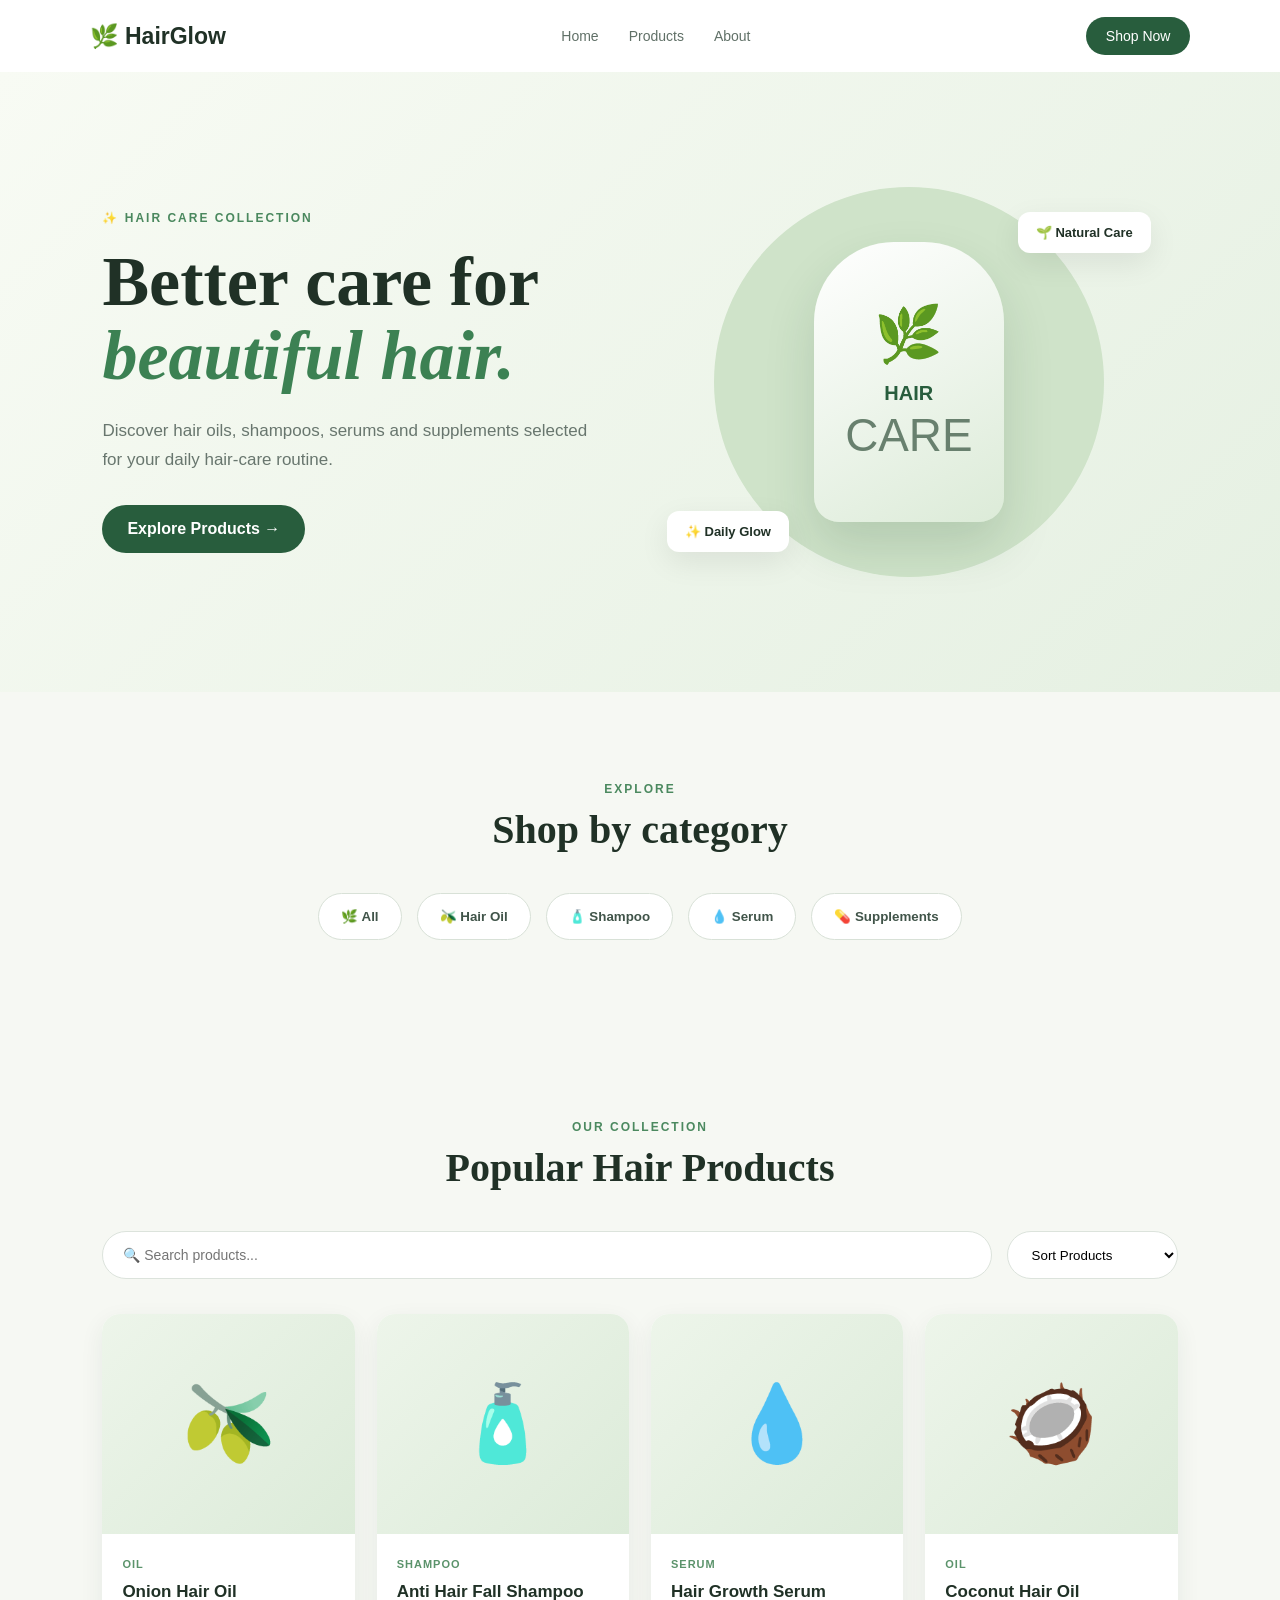
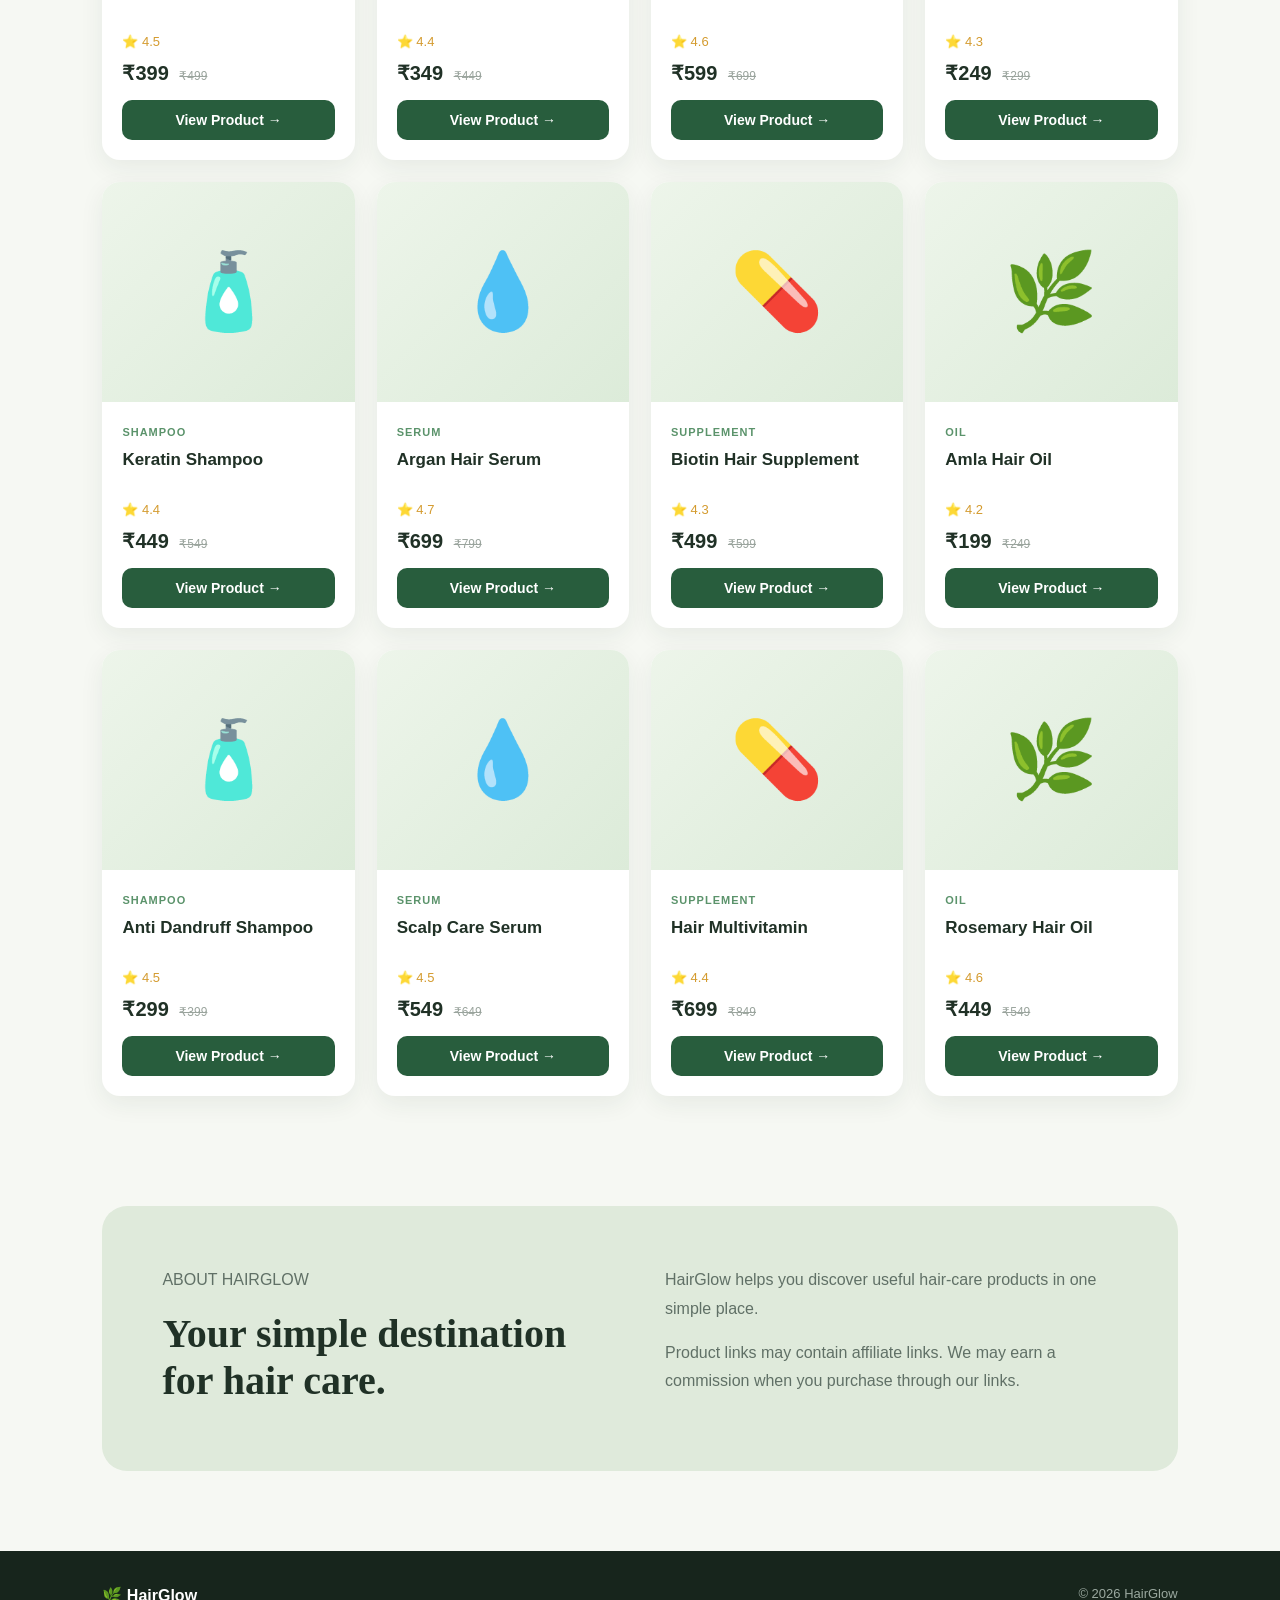
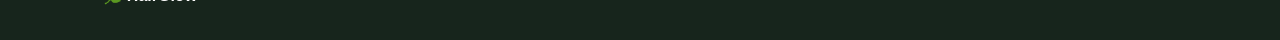
==== index.html @ 7b95b80c "Add" ====
<!DOCTYPE html>
<html lang="en">

<head>
    <meta charset="UTF-8">
    <meta name="viewport" content="width=device-width, initial-scale=1.0">

    <title>HairGlow | Hair Care Store</title>

    <link rel="stylesheet" href="style.css">
</head>

<body>

    <!-- NAVBAR -->

    <header class="navbar">

        <div class="logo">
            🌿 HairGlow
        </div>

        <nav>
            <a href="#home">Home</a>
            <a href="#products">Products</a>
            <a href="#about">About</a>
        </nav>

        <a href="#products" class="shop-button">
            Shop Now
        </a>

    </header>


    <!-- HERO -->

    <section class="hero" id="home">

        <div class="hero-text">

            <p class="eyebrow">
                ✨ HAIR CARE COLLECTION
            </p>

            <h1>
                Better care for
                <span>beautiful hair.</span>
            </h1>

            <p class="hero-description">
                Discover hair oils, shampoos, serums and
                supplements selected for your daily hair-care routine.
            </p>

            <a href="#products" class="main-button">
                Explore Products →
            </a>

        </div>


        <div class="hero-visual">

            <div class="big-circle">

                <div class="bottle">
                    🌿
                    <strong>HAIR</strong>
                    <small>CARE</small>
                </div>

            </div>

            <div class="floating floating-one">
                🌱 Natural Care
            </div>

            <div class="floating floating-two">
                ✨ Daily Glow
            </div>

        </div>

    </section>


    <!-- CATEGORIES -->

    <section class="categories">

        <div class="section-title">

            <p>EXPLORE</p>

            <h2>Shop by category</h2>

        </div>


        <div class="category-buttons">

            <button onclick="filterProducts('All')">
                🌿 All
            </button>

            <button onclick="filterProducts('Oil')">
                🫒 Hair Oil
            </button>

            <button onclick="filterProducts('Shampoo')">
                🧴 Shampoo
            </button>

            <button onclick="filterProducts('Serum')">
                💧 Serum
            </button>

            <button onclick="filterProducts('Supplement')">
                💊 Supplements
            </button>

        </div>

    </section>


    <!-- PRODUCTS -->

    <section class="products" id="products">

        <div class="section-title">

            <p>OUR COLLECTION</p>

            <h2>Popular Hair Products</h2>

        </div>


        <div class="product-tools">

            <input
                type="text"
                id="searchInput"
                placeholder="🔍 Search products..."
                oninput="searchProducts()"
            >


            <select
                id="sortSelect"
                onchange="sortProducts()"
            >

                <option value="default">
                    Sort Products
                </option>

                <option value="low">
                    Price: Low to High
                </option>

                <option value="high">
                    Price: High to Low
                </option>

            </select>

        </div>


        <div
            id="productGrid"
            class="product-grid"
        ></div>

    </section>


    <!-- ABOUT -->

    <section class="about" id="about">

        <div>

            <p>ABOUT HAIRGLOW</p>

            <h2>
                Your simple destination
                for hair care.
            </h2>

        </div>

        <div>

            <p>
                HairGlow helps you discover useful hair-care
                products in one simple place.
            </p>

            <p>
                Product links may contain affiliate links.
                We may earn a commission when you purchase
                through our links.
            </p>

        </div>

    </section>


    <!-- FOOTER -->

    <footer>

        <strong>
            🌿 HairGlow
        </strong>

        <span>
            © 2026 HairGlow
        </span>

    </footer>


    <script src="script.js"></script>

</body>

</html>
---- style.css ----
* {
    margin: 0;
    padding: 0;
    box-sizing: border-box;
}


html {
    scroll-behavior: smooth;
}


body {
    font-family: Arial, sans-serif;

    background: #f6f8f3;

    color: #203126;
}


a {
    text-decoration: none;
    color: inherit;
}


/* NAVBAR */

.navbar {
    height: 72px;

    padding: 0 7%;

    background: white;

    display: flex;

    align-items: center;

    justify-content: space-between;

    position: sticky;

    top: 0;

    z-index: 100;
}


.logo {
    font-size: 23px;

    font-weight: bold;
}


.navbar nav {
    display: flex;

    gap: 30px;
}


.navbar nav a {
    color: #607067;

    font-size: 14px;
}


.navbar nav a:hover {
    color: #34734b;
}


.shop-button {
    background: #285d3d;

    color: white;

    padding: 11px 20px;

    border-radius: 25px;

    font-size: 14px;
}


/* HERO */

.hero {
    min-height: 620px;

    padding: 70px 8%;

    display: grid;

    grid-template-columns: 1fr 1fr;

    align-items: center;

    background:
        linear-gradient(
            135deg,
            #f8fbf4,
            #e5f0e2
        );
}


.hero-text {
    max-width: 600px;
}


.eyebrow {
    color: #4a885e;

    font-size: 12px;

    font-weight: bold;

    letter-spacing: 2px;

    margin-bottom: 20px;
}


.hero h1 {
    font-family: Georgia, serif;

    font-size: 70px;

    line-height: 1.05;

    margin-bottom: 25px;
}


.hero h1 span {
    color: #3c8153;

    font-style: italic;
}


.hero-description {
    color: #68766e;

    line-height: 1.7;

    max-width: 500px;

    font-size: 17px;

    margin-bottom: 30px;
}


.main-button {
    display: inline-block;

    background: #285d3d;

    color: white;

    padding: 15px 25px;

    border-radius: 30px;

    font-weight: bold;
}


/* HERO GRAPHIC */

.hero-visual {
    height: 480px;

    position: relative;

    display: flex;

    justify-content: center;

    align-items: center;
}


.big-circle {
    width: 390px;

    height: 390px;

    background: #cfe3c9;

    border-radius: 50%;

    display: flex;

    justify-content: center;

    align-items: center;
}


.bottle {
    width: 190px;

    height: 280px;

    background:
        linear-gradient(
            150deg,
            #ffffff,
            #dcebd8
        );

    border-radius: 80px 80px 25px 25px;

    box-shadow:
        0 25px 50px rgba(30, 70, 40, .15);

    display: flex;

    flex-direction: column;

    justify-content: center;

    align-items: center;

    font-size: 55px;
}


.bottle strong {
    font-size: 20px;

    color: #285d3d;

    margin-top: 15px;
}


.bottle small {
    color: #68806e;

    margin-top: 5px;
}


.floating {
    position: absolute;

    background: white;

    padding: 13px 18px;

    border-radius: 12px;

    box-shadow:
        0 10px 30px rgba(0,0,0,.08);

    font-size: 13px;

    font-weight: bold;
}


.floating-one {
    top: 70px;

    right: 5%;
}


.floating-two {
    bottom: 70px;

    left: 5%;
}


/* SECTIONS */

.categories,
.products {
    padding: 90px 8%;
}


.section-title {
    text-align: center;

    margin-bottom: 40px;
}


.section-title p {
    color: #4b895f;

    font-size: 12px;

    letter-spacing: 2px;

    font-weight: bold;

    margin-bottom: 10px;
}


.section-title h2 {
    font-family: Georgia, serif;

    font-size: 40px;
}


/* CATEGORY */

.category-buttons {
    display: flex;

    justify-content: center;

    gap: 15px;

    flex-wrap: wrap;
}


.category-buttons button {
    border: 1px solid #d8e1d7;

    background: white;

    padding: 15px 22px;

    border-radius: 30px;

    cursor: pointer;

    font-weight: bold;

    color: #405449;

    transition: .2s;
}


.category-buttons button:hover {
    background: #285d3d;

    color: white;
}


/* SEARCH */

.product-tools {
    display: flex;

    gap: 15px;

    margin-bottom: 35px;
}


.product-tools input {
    flex: 1;

    border: 1px solid #dce3dc;

    background: white;

    padding: 15px 20px;

    border-radius: 30px;

    outline: none;

    font-size: 14px;
}


.product-tools select {
    border: 1px solid #dce3dc;

    background: white;

    padding: 0 20px;

    border-radius: 30px;

    outline: none;
}


/* PRODUCTS */

.product-grid {
    display: grid;

    grid-template-columns:
        repeat(4, 1fr);

    gap: 22px;
}


.product-card {
    background: white;

    border-radius: 18px;

    overflow: hidden;

    box-shadow:
        0 8px 25px rgba(30,60,40,.07);

    transition: .25s;
}


.product-card:hover {
    transform: translateY(-6px);

    box-shadow:
        0 18px 35px rgba(30,60,40,.12);
}


.product-picture {
    height: 220px;

    display: flex;

    align-items: center;

    justify-content: center;

    font-size: 75px;

    background:
        linear-gradient(
            135deg,
            #edf5ea,
            #dcebd9
        );
}


.product-info {
    padding: 20px;
}


.product-category {
    color: #5b936b;

    font-size: 11px;

    font-weight: bold;

    letter-spacing: 1px;

    text-transform: uppercase;
}


.product-info h3 {
    font-size: 17px;

    margin: 10px 0;

    min-height: 42px;
}


.rating {
    color: #d49b2f;

    font-size: 13px;

    margin-bottom: 12px;
}


.price-row {
    display: flex;

    justify-content: space-between;

    align-items: center;

    margin-bottom: 15px;
}


.price {
    font-size: 20px;

    font-weight: bold;
}


.old-price {
    font-size: 12px;

    color: #9aa49d;

    text-decoration: line-through;

    margin-left: 5px;
}


.buy-button {
    display: block;

    text-align: center;

    background: #285d3d;

    color: white;

    padding: 12px;

    border-radius: 10px;

    font-weight: bold;

    font-size: 14px;
}


/* ABOUT */

.about {
    margin: 20px 8% 80px;

    padding: 60px;

    background: #dfeadb;

    border-radius: 25px;

    display: grid;

    grid-template-columns: 1fr 1fr;

    gap: 50px;
}


.about h2 {
    font-family: Georgia, serif;

    font-size: 40px;
}


.about p {
    color: #607066;

    line-height: 1.8;

    margin-bottom: 15px;
}


/* FOOTER */

footer {
    background: #17251c;

    color: white;

    padding: 35px 8%;

    display: flex;

    justify-content: space-between;
}


footer span {
    color: #9ba9a0;

    font-size: 13px;
}


/* MOBILE */

@media(max-width: 900px) {

    .navbar nav {
        display: none;
    }


    .hero {
        grid-template-columns: 1fr;

        text-align: center;
    }


    .hero-description {
        margin-left: auto;

        margin-right: auto;
    }


    .hero-visual {
        margin-top: 40px;
    }


    .product-grid {
        grid-template-columns:
            repeat(2, 1fr);
    }


    .about {
        grid-template-columns: 1fr;
    }

}


@media(max-width: 550px) {

    .hero h1 {
        font-size: 48px;
    }


    .big-circle {
        width: 300px;

        height: 300px;
    }


    .bottle {
        width: 140px;

        height: 220px;
    }


    .categories,
    .products {
        padding: 60px 5%;
    }


    .product-grid {
        grid-template-columns: 1fr;
    }


    .product-tools {
        flex-direction: column;
    }


    .product-tools select {
        height: 45px;
    }


    .about {
        margin-left: 5%;

        margin-right: 5%;

        padding: 35px 25px;
    }


    footer {
        flex-direction: column;

        gap: 15px;

        text-align: center;
    }

}
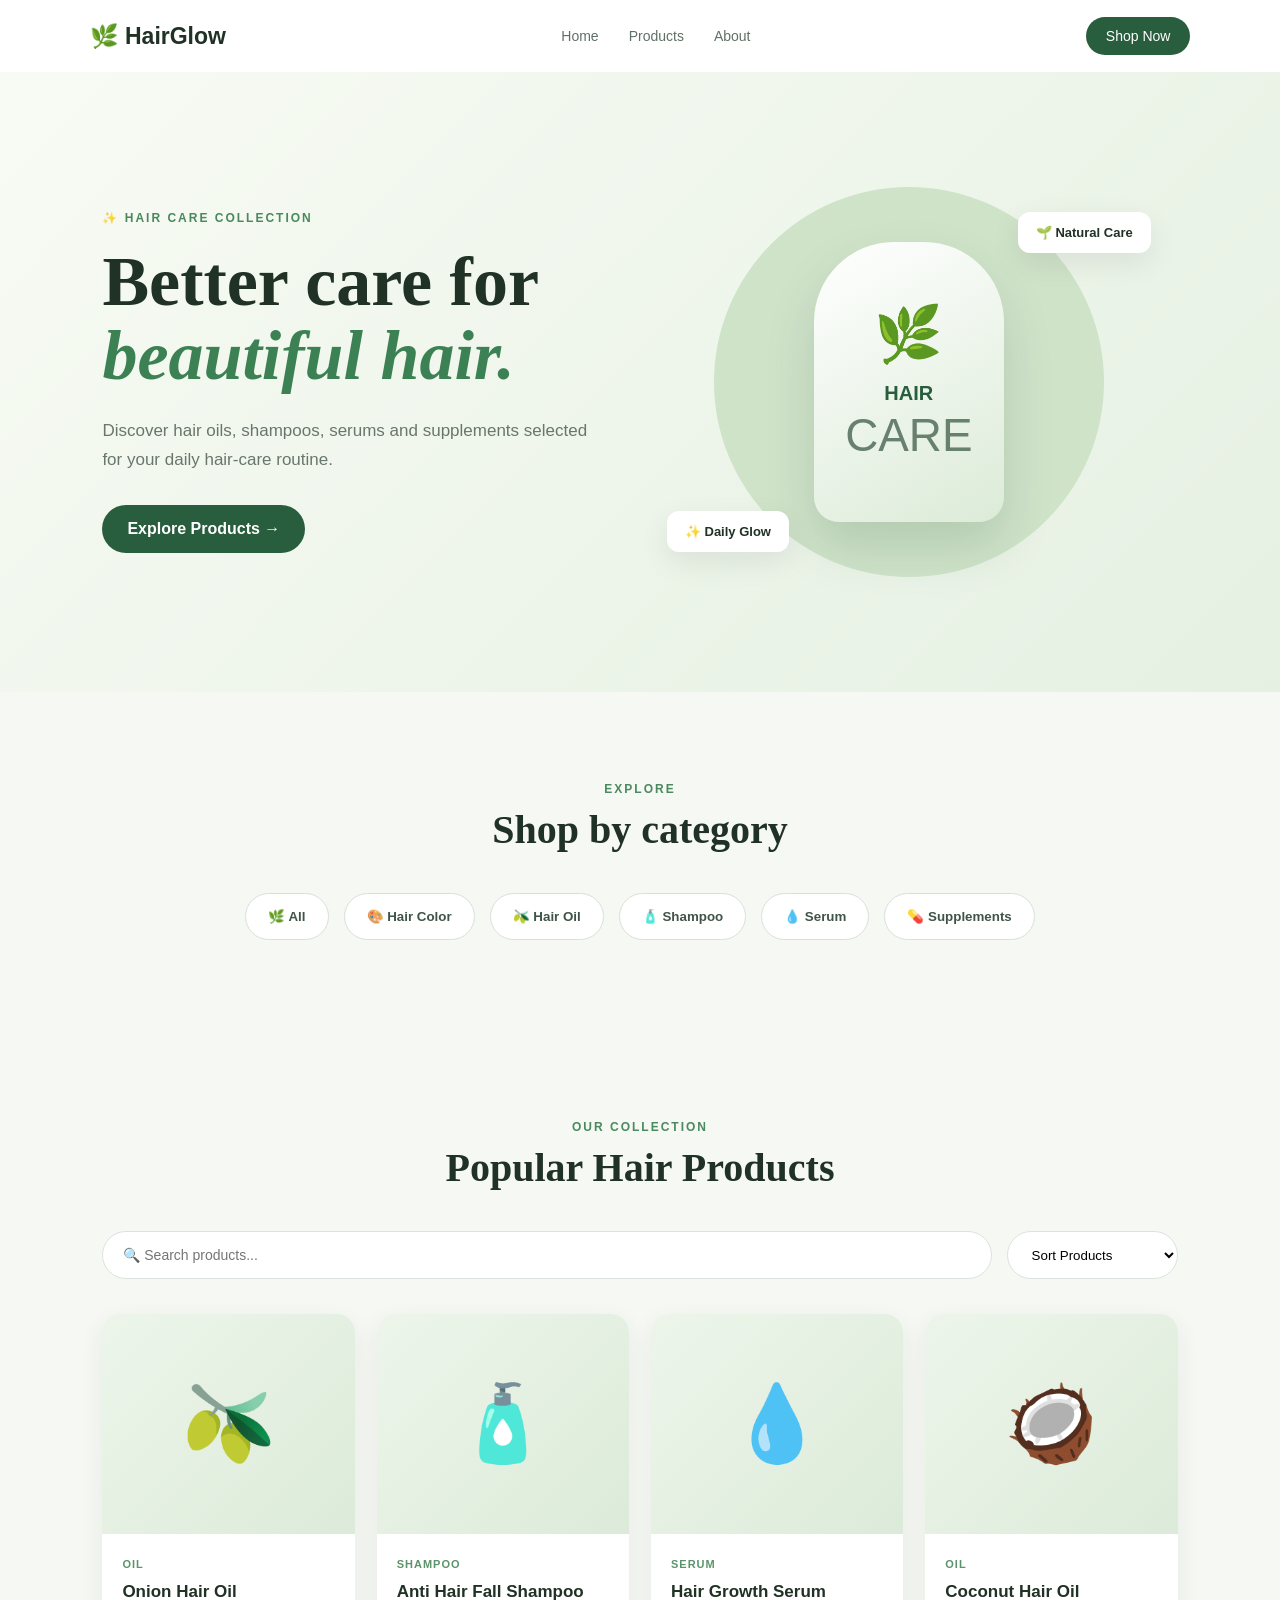
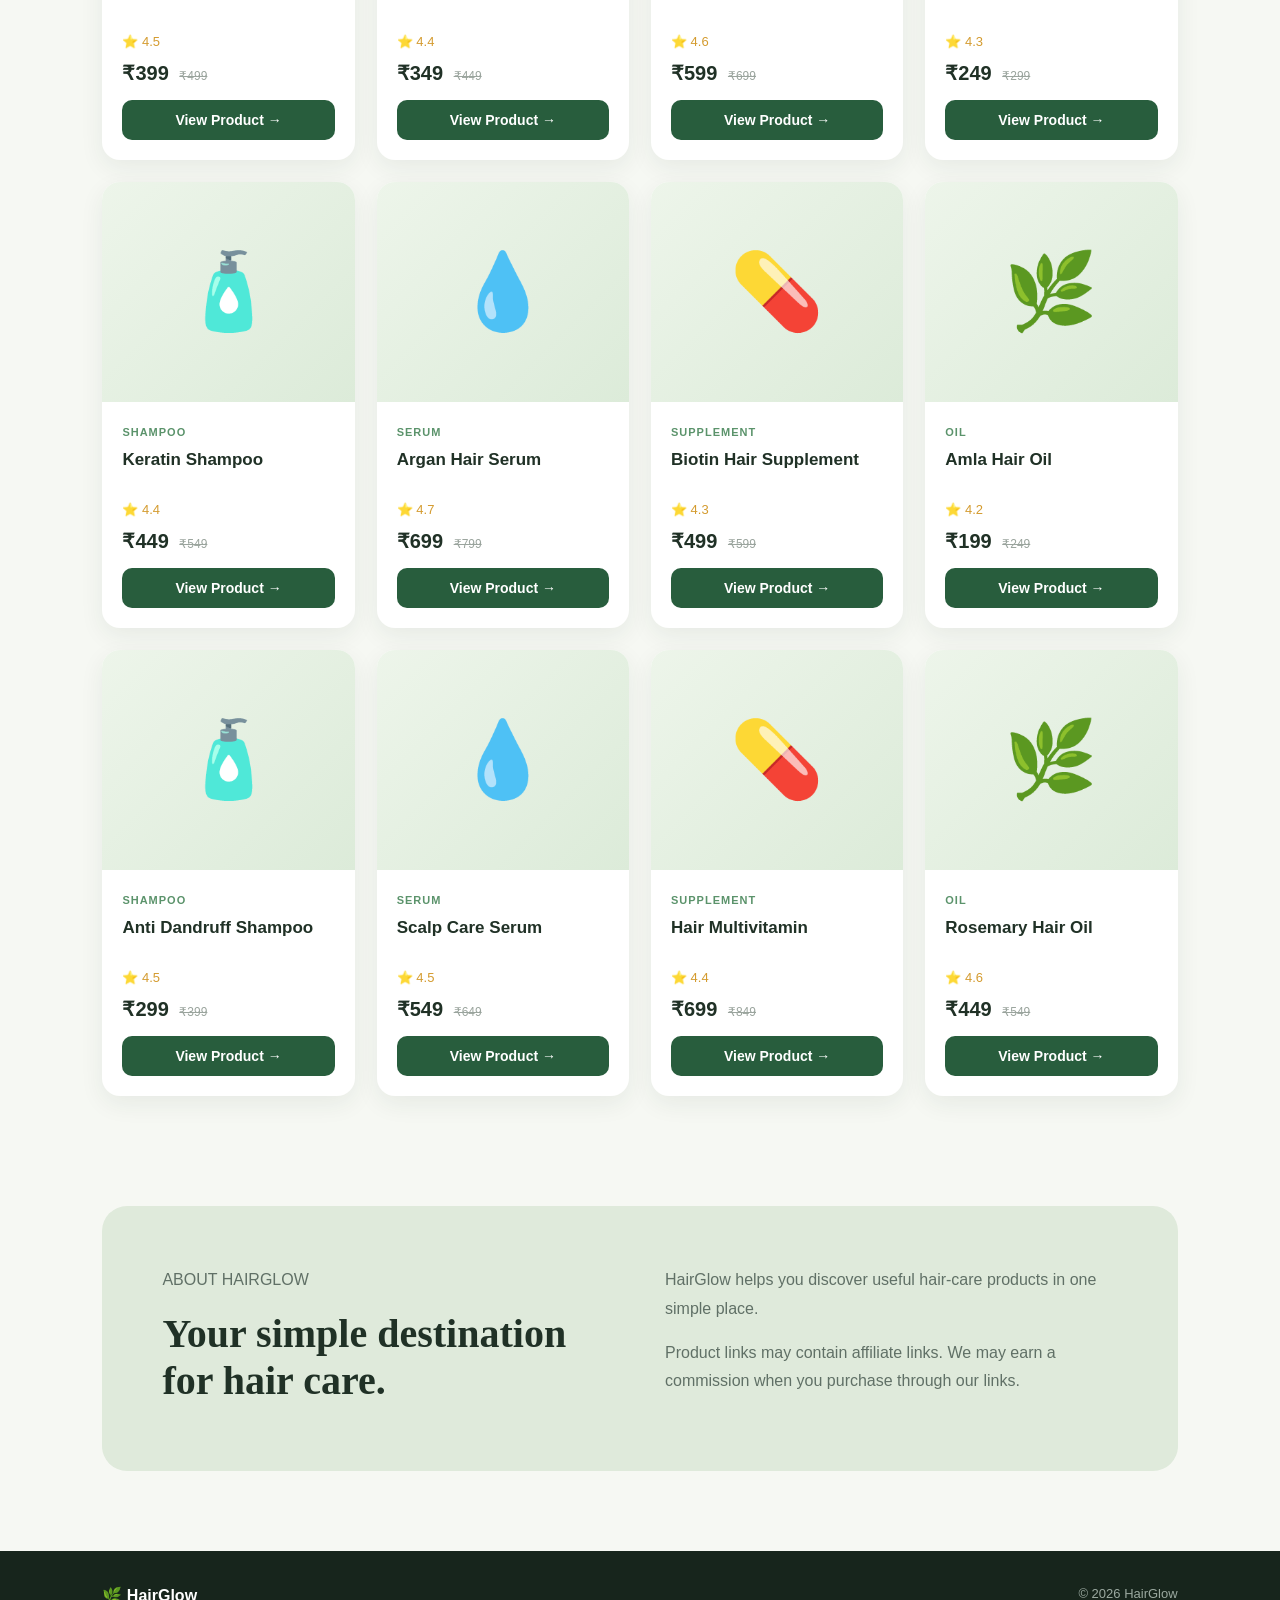
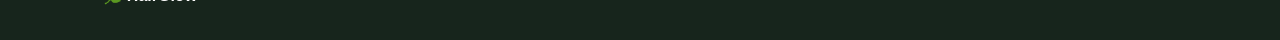
==== commit 5a39445b: "Modify index.html for new category and structure Updated category buttons to include 'Hair Color' an" ====
--- a/index.html
+++ b/index.html
@@ -102,6 +102,10 @@
 
             <button onclick="filterProducts('All')">
                 🌿 All
+            </button>
+
+            <button onclick="filterProducts('Hair Color')">
+                🎨 Hair Color
             </button>
 
             <button onclick="filterProducts('Oil')">
@@ -230,4 +234,4 @@
 
 </body>
 
-</html>+</html>
